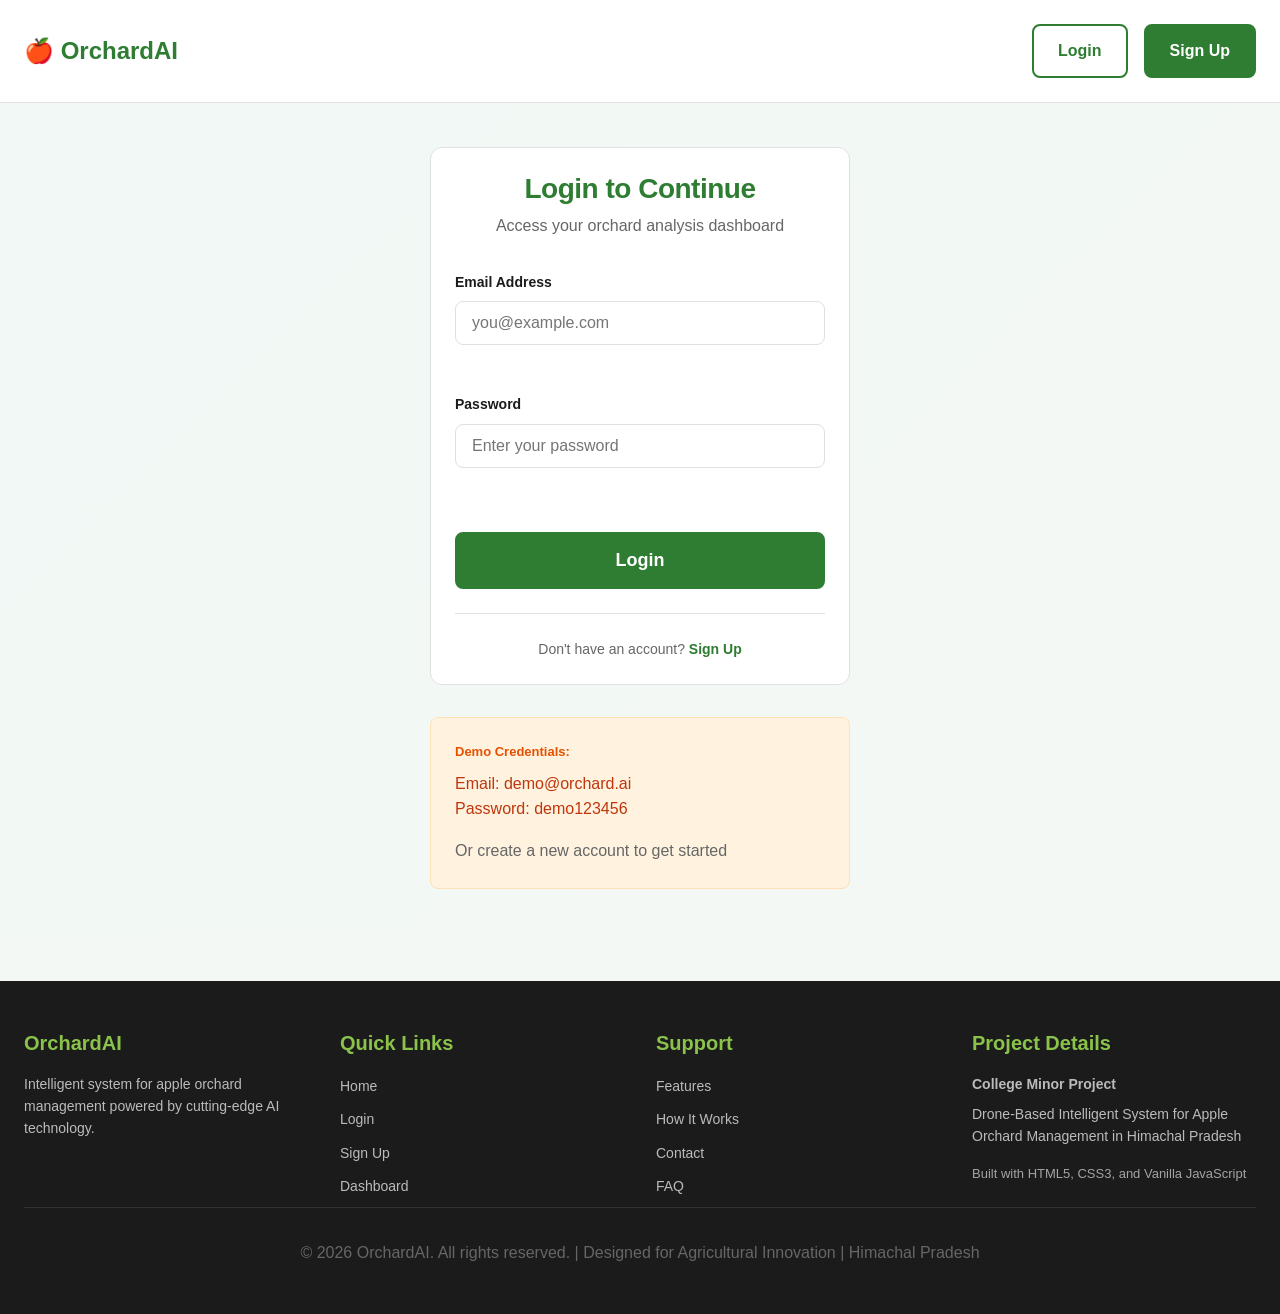
==== frontend/dashboard.html @ b38daec4 "Add files via upload" ====
<!DOCTYPE html>
<html lang="en">
<head>
    <meta charset="UTF-8">
    <meta name="viewport" content="width=device-width, initial-scale=1.0">
    <title>Dashboard - OrchardAI</title>
    <link rel="stylesheet" href="css/style.css">
</head>
<body>
    <!-- NAVBAR -->
    <nav class="navbar">
        <div class="navbar-content">
            <div class="navbar-brand">
                <a href="index.html" style="color: var(--primary-green); text-decoration: none;">🍎 OrchardAI</a>
            </div>
            <div class="nav-auth">
                <div class="profile-dropdown">
                    <div class="profile-icon">👤</div>
                    <div class="dropdown-menu">
                        <a href="#">My Account</a>
                        <a href="#" data-action="logout">Logout</a>
                    </div>
                </div>
            </div>
        </div>
    </nav>

    <!-- MAIN LAYOUT -->
    <div class="dashboard-layout">
        <!-- SIDEBAR -->
        <aside class="sidebar">
            <ul class="sidebar-menu">
                <li><a href="dashboard.html" class="active">📊 Dashboard</a></li>
                <li><a href="upload.html">📤 Upload Image</a></li>
                <li><a href="dashboard.html">📋 Reports</a></li>
                <li><a href="dashboard.html">⚙️ Settings</a></li>
            </ul>
        </aside>

        <!-- CONTENT AREA -->
        <main class="dashboard-content">
            <!-- Header -->
            <div class="dashboard-header">
                <h1 style="color: var(--primary-green); margin-bottom: var(--spacing-2);">Welcome to Your Dashboard</h1>
                <p style="color: var(--text-gray);">Monitor your orchard health and disease detection results</p>
            </div>

            <!-- Statistics Grid -->
            <div class="dashboard-grid">
                <div class="stat-card">
                    <div class="stat-value">24</div>
                    <div class="stat-label">Total Images Analyzed</div>
                </div>

                <div class="stat-card">
                    <div class="stat-value">78%</div>
                    <div class="stat-label">Healthy Trees</div>
                </div>

                <div class="stat-card">
                    <div class="stat-value">22%</div>
                    <div class="stat-label">Infected Trees</div>
                </div>

                <div class="stat-card">
                    <div class="stat-value">Scab</div>
                    <div class="stat-label">Most Detected Disease</div>
                </div>
            </div>

            <!-- Charts Section -->
            <div class="charts-grid">
                <!-- Infection Trend -->
                <div class="chart-container">
                    <div class="chart-title">📈 Infection Trend (Last 7 Weeks)</div>
                    <canvas data-chart="line"></canvas>
                </div>

                <!-- Disease Distribution -->
                <div class="chart-container">
                    <div class="chart-title">🔍 Disease Distribution</div>
                    <canvas data-chart="pie"></canvas>
                </div>
            </div>

            <!-- Recent Activity -->
            <div class="activity-section" style="margin-bottom: var(--spacing-4);">
                <h2 style="margin-bottom: var(--spacing-3);">Recent Activity</h2>
                <ul class="activity-list">
                    <li class="activity-item">
                        <div class="activity-time">Today</div>
                        <div class="activity-description">
                            <strong>Apple Scab detected</strong> in field sample #23 with 92% confidence
                        </div>
                    </li>
                    <li class="activity-item">
                        <div class="activity-time">Yesterday</div>
                        <div class="activity-description">
                            <strong>3 new images</strong> analyzed from northern orchard section
                        </div>
                    </li>
                    <li class="activity-item">
                        <div class="activity-time">2 days ago</div>
                        <div class="activity-description">
                            <strong>Powdery Mildew</strong> detected in sample #21, treatment recommended
                        </div>
                    </li>
                    <li class="activity-item">
                        <div class="activity-time">3 days ago</div>
                        <div class="activity-description">
                            <strong>Healthy status</strong> confirmed for trees in zone A
                        </div>
                    </li>
                    <li class="activity-item">
                        <div class="activity-time">1 week ago</div>
                        <div class="activity-description">
                            <strong>Orchard report</strong> generated with comprehensive health assessment
                        </div>
                    </li>
                </ul>
            </div>

            <!-- Analysis Summary -->
            <div style="display: grid; grid-template-columns: repeat(auto-fit, minmax(300px, 1fr)); gap: var(--spacing-3); margin-bottom: var(--spacing-4);">
                <!-- Quick Tips -->
                <div class="card">
                    <h3 style="color: var(--primary-green); margin-bottom: var(--spacing-2);">💡 Quick Tips</h3>
                    <ul style="list-style: none; padding: 0; display: flex; flex-direction: column; gap: var(--spacing-1);">
                        <li style="color: var(--text-gray); padding-left: var(--spacing-2); position: relative;">
                            <span style="position: absolute; left: 0; color: var(--primary-green);">✓</span>
                            Upload regularly for continuous monitoring
                        </li>
                        <li style="color: var(--text-gray); padding-left: var(--spacing-2); position: relative;">
                            <span style="position: absolute; left: 0; color: var(--primary-green);">✓</span>
                            Take images during optimal lighting
                        </li>
                        <li style="color: var(--text-gray); padding-left: var(--spacing-2); position: relative;">
                            <span style="position: absolute; left: 0; color: var(--primary-green);">✓</span>
                            Focus on suspected disease areas
                        </li>
                        <li style="color: var(--text-gray); padding-left: var(--spacing-2); position: relative;">
                            <span style="position: absolute; left: 0; color: var(--primary-green);">✓</span>
                            Download reports for record keeping
                        </li>
                    </ul>
                </div>

                <!-- Disease Information -->
                <div class="card">
                    <h3 style="color: var(--primary-green); margin-bottom: var(--spacing-2);">🍎 Top Detected Diseases</h3>
                    <div style="display: flex; flex-direction: column; gap: var(--spacing-2);">
                        <div style="display: flex; justify-content: space-between; align-items: center;">
                            <div>
                                <p style="font-weight: 600; color: var(--text-dark);">Apple Scab</p>
                                <p style="font-size: 13px; color: var(--text-gray);">Most common (8 cases)</p>
                            </div>
                            <span class="status-badge status-red">45%</span>
                        </div>
                        <div style="display: flex; justify-content: space-between; align-items: center;">
                            <div>
                                <p style="font-weight: 600; color: var(--text-dark);">Powdery Mildew</p>
                                <p style="font-size: 13px; color: var(--text-gray);">Moderate (5 cases)</p>
                            </div>
                            <span class="status-badge status-yellow">28%</span>
                        </div>
                        <div style="display: flex; justify-content: space-between; align-items: center;">
                            <div>
                                <p style="font-weight: 600; color: var(--text-dark);">Cedar Rust</p>
                                <p style="font-size: 13px; color: var(--text-gray);">Minor (2 cases)</p>
                            </div>
                            <span class="status-badge status-yellow">12%</span>
                        </div>
                    </div>
                </div>

                <!-- Health Overview -->
                <div class="card">
                    <h3 style="color: var(--primary-green); margin-bottom: var(--spacing-2);">🌳 Orchard Health</h3>
                    <div style="display: flex; flex-direction: column; gap: var(--spacing-2);">
                        <div>
                            <div style="display: flex; justify-content: space-between; margin-bottom: 4px;">
                                <span style="font-weight: 500; color: var(--text-dark);">Overall Health</span>
                                <span style="color: var(--primary-green); font-weight: 600;">78%</span>
                            </div>
                            <div style="background-color: var(--border-gray); height: 8px; border-radius: 4px; overflow: hidden;">
                                <div style="background-color: var(--accent-green); width: 78%; height: 100%;"></div>
                            </div>
                        </div>

                        <div style="display: flex; gap: var(--spacing-2); margin-top: var(--spacing-2);">
                            <div style="flex: 1; text-align: center;">
                                <div style="color: #4caf50; font-weight: 600; font-size: 18px;">78%</div>
                                <p style="font-size: 12px; color: var(--text-gray);">Healthy</p>
                            </div>
                            <div style="flex: 1; text-align: center;">
                                <div style="color: #ff9800; font-weight: 600; font-size: 18px;">15%</div>
                                <p style="font-size: 12px; color: var(--text-gray);">Moderate</p>
                            </div>
                            <div style="flex: 1; text-align: center;">
                                <div style="color: #f44336; font-weight: 600; font-size: 18px;">7%</div>
                                <p style="font-size: 12px; color: var(--text-gray);">Severe</p>
                            </div>
                        </div>
                    </div>
                </div>
            </div>

            <!-- Action Buttons -->
            <div style="display: flex; gap: var(--spacing-2); flex-wrap: wrap; margin-bottom: var(--spacing-4);">
                <a href="upload.html" class="btn btn-primary">
                    📤 Upload New Image
                </a>
                <button class="btn btn-secondary">
                    📥 Download Full Report
                </button>
                <button class="btn btn-outline">
                    🔄 Refresh Data
                </button>
            </div>

            <!-- Orchard Zones -->
            <div style="margin-bottom: var(--spacing-6);">
                <h2 style="margin-bottom: var(--spacing-3);">📍 Orchard Zones Status</h2>
                <div style="display: grid; grid-template-columns: repeat(auto-fit, minmax(250px, 1fr)); gap: var(--spacing-3);">
                    <div class="card">
                        <div style="display: flex; justify-content: space-between; align-items: center; margin-bottom: var(--spacing-2);">
                            <h3 style="color: var(--text-dark); font-size: 16px;">Zone A (North)</h3>
                            <span class="status-badge status-green">Healthy</span>
                        </div>
                        <p style="font-size: 14px; color: var(--text-gray);">All trees healthy • Last analyzed: 2 days ago</p>
                    </div>

                    <div class="card">
                        <div style="display: flex; justify-content: space-between; align-items: center; margin-bottom: var(--spacing-2);">
                            <h3 style="color: var(--text-dark); font-size: 16px;">Zone B (East)</h3>
                            <span class="status-badge status-yellow">Monitor</span>
                        </div>
                        <p style="font-size: 14px; color: var(--text-gray);">Apple Scab detected • Last analyzed: Today</p>
                    </div>

                    <div class="card">
                        <div style="display: flex; justify-content: space-between; align-items: center; margin-bottom: var(--spacing-2);">
                            <h3 style="color: var(--text-dark); font-size: 16px;">Zone C (South)</h3>
                            <span class="status-badge status-green">Healthy</span>
                        </div>
                        <p style="font-size: 14px; color: var(--text-gray);">Preventive monitoring ongoing • Last analyzed: 3 days ago</p>
                    </div>

                    <div class="card">
                        <div style="display: flex; justify-content: space-between; align-items: center; margin-bottom: var(--spacing-2);">
                            <h3 style="color: var(--text-dark); font-size: 16px;">Zone D (West)</h3>
                            <span class="status-badge status-green">Healthy</span>
                        </div>
                        <p style="font-size: 14px; color: var(--text-gray);">Standard monitoring • Last analyzed: 1 week ago</p>
                    </div>
                </div>
            </div>

            <!-- Recommendations -->
            <div class="card" style="background: linear-gradient(135deg, #e8f5e9, #f1f8f5); border-color: var(--primary-green); margin-bottom: var(--spacing-6);">
                <h3 style="color: var(--primary-green); margin-bottom: var(--spacing-2);">🎯 Current Recommendations</h3>
                <ul style="list-style: none; padding: 0; display: flex; flex-direction: column; gap: var(--spacing-2);">
                    <li style="display: flex; gap: var(--spacing-2); align-items: flex-start;">
                        <span style="color: var(--primary-green); font-weight: 700; min-width: 24px;">1.</span>
                        <span style="color: var(--text-dark);">Continue fungicide application in Zone B for Apple Scab control</span>
                    </li>
                    <li style="display: flex; gap: var(--spacing-2); align-items: flex-start;">
                        <span style="color: var(--primary-green); font-weight: 700; min-width: 24px;">2.</span>
                        <span style="color: var(--text-dark);">Increase sampling frequency in high-risk zones</span>
                    </li>
                    <li style="display: flex; gap: var(--spacing-2); align-items: flex-start;">
                        <span style="color: var(--primary-green); font-weight: 700; min-width: 24px;">3.</span>
                        <span style="color: var(--text-dark);">Improve air circulation by pruning dense canopies</span>
                    </li>
                    <li style="display: flex; gap: var(--spacing-2); align-items: flex-start;">
                        <span style="color: var(--primary-green); font-weight: 700; min-width: 24px;">4.</span>
                        <span style="color: var(--text-dark);">Monitor weather patterns for disease-favorable conditions</span>
                    </li>
                </ul>
            </div>
        </main>
    </div>

    <!-- FOOTER -->
    <footer>
        <div class="footer-content">
            <div class="footer-section">
                <h3>OrchardAI</h3>
                <p>Intelligent system for apple orchard management powered by cutting-edge AI technology.</p>
            </div>

            <div class="footer-section">
                <h3>Quick Links</h3>
                <ul class="footer-links">
                    <li><a href="index.html">Home</a></li>
                    <li><a href="login.html">Login</a></li>
                    <li><a href="signup.html">Sign Up</a></li>
                    <li><a href="dashboard.html">Dashboard</a></li>
                </ul>
            </div>

            <div class="footer-section">
                <h3>Support</h3>
                <ul class="footer-links">
                    <li><a href="#features">Features</a></li>
                    <li><a href="#how-it-works">How It Works</a></li>
                    <li><a href="#contact">Contact</a></li>
                    <li><a href="#faq">FAQ</a></li>
                </ul>
            </div>

            <div class="footer-section">
                <h3>Project Details</h3>
                <p><strong>College Minor Project</strong></p>
                <p style="font-size: 14px; margin-top: var(--spacing-1);">Drone-Based Intelligent System for Apple Orchard Management in Himachal Pradesh</p>
                <p style="font-size: 13px; margin-top: var(--spacing-2); color: rgba(255, 255, 255, 0.6);">Built with HTML5, CSS3, and Vanilla JavaScript</p>
            </div>
        </div>

        <div class="footer-bottom">
            <p>&copy; 2026 OrchardAI. All rights reserved. | Designed for Agricultural Innovation | Himachal Pradesh</p>
        </div>
    </footer>

    <script src="js/app.js"></script>
</body>
</html>
---- frontend/css/style.css ----
/* ========================================
   ORCHARD AI - DESIGN SYSTEM
   ======================================== */

/* Color Variables */
:root {
  --primary-green: #2E7D32;
  --accent-green: #8BC34A;
  --background: #F4F8F4;
  --alert-red: #E53935;
  --white: #FFFFFF;
  --text-dark: #1B1B1B;
  --text-gray: #666666;
  --border-gray: #E0E0E0;
  --light-gray: #F9F9F9;
}

/* Spacing Grid (8px) */
:root {
  --spacing-0: 0;
  --spacing-1: 8px;
  --spacing-2: 16px;
  --spacing-3: 24px;
  --spacing-4: 32px;
  --spacing-5: 40px;
  --spacing-6: 48px;
}

/* ========================================
   RESET & BASE STYLES
   ======================================== */

* {
  margin: 0;
  padding: 0;
  box-sizing: border-box;
}

html {
  scroll-behavior: smooth;
}

body {
  font-family: 'Poppins', -apple-system, BlinkMacSystemFont, 'Segoe UI', sans-serif;
  color: var(--text-dark);
  background-color: var(--background);
  line-height: 1.6;
  font-size: 16px;
}

/* Typography */
h1 {
  font-size: 40px;
  font-weight: 700;
  line-height: 1.2;
  letter-spacing: -0.5px;
}

h2 {
  font-size: 28px;
  font-weight: 700;
  line-height: 1.3;
}

h3 {
  font-size: 20px;
  font-weight: 600;
  line-height: 1.4;
}

p {
  font-size: 16px;
  line-height: 1.6;
  color: var(--text-gray);
}

a {
  text-decoration: none;
  color: var(--primary-green);
  transition: all 0.3s ease;
}

a:hover {
  color: var(--accent-green);
}

/* ========================================
   CONTAINER & LAYOUT
   ======================================== */

.container {
  max-width: 1440px;
  margin: 0 auto;
  padding: 0 var(--spacing-3);
}

.flex {
  display: flex;
}

.flex-center {
  display: flex;
  align-items: center;
  justify-content: center;
}

.flex-between {
  display: flex;
  align-items: center;
  justify-content: space-between;
}

.flex-col {
  display: flex;
  flex-direction: column;
}

.gap-1 { gap: var(--spacing-1); }
.gap-2 { gap: var(--spacing-2); }
.gap-3 { gap: var(--spacing-3); }
.gap-4 { gap: var(--spacing-4); }

.mt-1 { margin-top: var(--spacing-1); }
.mt-2 { margin-top: var(--spacing-2); }
.mt-3 { margin-top: var(--spacing-3); }
.mt-4 { margin-top: var(--spacing-4); }
.mt-5 { margin-top: var(--spacing-5); }
.mt-6 { margin-top: var(--spacing-6); }

.mb-1 { margin-bottom: var(--spacing-1); }
.mb-2 { margin-bottom: var(--spacing-2); }
.mb-3 { margin-bottom: var(--spacing-3); }
.mb-4 { margin-bottom: var(--spacing-4); }
.mb-5 { margin-bottom: var(--spacing-5); }
.mb-6 { margin-bottom: var(--spacing-6); }

.px-1 { padding: 0 var(--spacing-1); }
.px-2 { padding: 0 var(--spacing-2); }
.px-3 { padding: 0 var(--spacing-3); }
.px-4 { padding: 0 var(--spacing-4); }

.py-1 { padding: var(--spacing-1) 0; }
.py-2 { padding: var(--spacing-2) 0; }
.py-3 { padding: var(--spacing-3) 0; }
.py-4 { padding: var(--spacing-4) 0; }

.p-1 { padding: var(--spacing-1); }
.p-2 { padding: var(--spacing-2); }
.p-3 { padding: var(--spacing-3); }
.p-4 { padding: var(--spacing-4); }

/* ========================================
   BUTTONS
   ======================================== */

.btn {
  display: inline-flex;
  align-items: center;
  justify-content: center;
  padding: 12px 24px;
  border-radius: 8px;
  border: 2px solid transparent;
  font-size: 16px;
  font-weight: 600;
  cursor: pointer;
  transition: all 0.3s ease;
  font-family: 'Poppins', sans-serif;
  text-align: center;
  white-space: nowrap;
}

.btn-primary {
  background-color: var(--primary-green);
  color: var(--white);
  border-color: var(--primary-green);
}

.btn-primary:hover {
  background-color: #1b5e20;
  border-color: #1b5e20;
  transform: translateY(-2px);
  box-shadow: 0 8px 16px rgba(46, 125, 50, 0.2);
}

.btn-outline {
  background-color: transparent;
  color: var(--primary-green);
  border-color: var(--primary-green);
}

.btn-outline:hover {
  background-color: var(--primary-green);
  color: var(--white);
}

.btn-secondary {
  background-color: var(--accent-green);
  color: var(--white);
  border-color: var(--accent-green);
}

.btn-secondary:hover {
  background-color: #7cb342;
  border-color: #7cb342;
}

.btn-danger {
  background-color: var(--alert-red);
  color: var(--white);
  border-color: var(--alert-red);
}

.btn-danger:hover {
  background-color: #c62828;
  border-color: #c62828;
}

.btn-ghost {
  background-color: transparent;
  color: var(--text-dark);
  border-color: transparent;
  font-weight: 500;
}

.btn-ghost:hover {
  background-color: var(--light-gray);
  border-color: var(--border-gray);
}

.btn-small {
  padding: 8px 16px;
  font-size: 14px;
}

.btn-large {
  padding: 16px 32px;
  font-size: 18px;
  width: 100%;
}

.btn:disabled {
  opacity: 0.5;
  cursor: not-allowed;
}

/* ========================================
   NAVBAR
   ======================================== */

.navbar {
  background-color: var(--white);
  border-bottom: 1px solid var(--border-gray);
  padding: var(--spacing-3) 0;
  position: sticky;
  top: 0;
  z-index: 100;
}

.navbar-content {
  display: flex;
  align-items: center;
  justify-content: space-between;
  max-width: 1440px;
  margin: 0 auto;
  padding: 0 var(--spacing-3);
}

.navbar-brand {
  font-size: 24px;
  font-weight: 700;
  color: var(--primary-green);
  display: flex;
  align-items: center;
  gap: var(--spacing-1);
}

.navbar-links {
  display: flex;
  align-items: center;
  gap: var(--spacing-3);
  list-style: none;
}

.navbar-links a {
  color: var(--text-dark);
  font-weight: 500;
  transition: color 0.3s ease;
}

.navbar-links a:hover {
  color: var(--primary-green);
}

.nav-auth {
  display: flex;
  gap: var(--spacing-2);
  align-items: center;
}

.profile-dropdown {
  position: relative;
}

.profile-icon {
  width: 40px;
  height: 40px;
  border-radius: 50%;
  background-color: var(--accent-green);
  color: var(--white);
  display: flex;
  align-items: center;
  justify-content: center;
  font-weight: 600;
  cursor: pointer;
  transition: all 0.3s ease;
}

.profile-icon:hover {
  background-color: var(--primary-green);
}

.dropdown-menu {
  position: absolute;
  top: 100%;
  right: 0;
  background-color: var(--white);
  border: 1px solid var(--border-gray);
  border-radius: 8px;
  min-width: 180px;
  margin-top: var(--spacing-1);
  box-shadow: 0 4px 12px rgba(0, 0, 0, 0.1);
  display: none;
  z-index: 101;
}

.dropdown-menu.active {
  display: block;
}

.dropdown-menu a {
  display: block;
  padding: var(--spacing-2) var(--spacing-3);
  color: var(--text-dark);
  border-bottom: 1px solid var(--border-gray);
  transition: background-color 0.3s ease;
}

.dropdown-menu a:last-child {
  border-bottom: none;
}

.dropdown-menu a:hover {
  background-color: var(--background);
  color: var(--primary-green);
}

/* ========================================
   SIDEBAR
   ======================================== */

.sidebar {
  width: 280px;
  background-color: var(--white);
  border-right: 1px solid var(--border-gray);
  padding: var(--spacing-4) var(--spacing-2);
  min-height: calc(100vh - 70px);
  position: sticky;
  top: 70px;
}

.sidebar-menu {
  list-style: none;
  display: flex;
  flex-direction: column;
  gap: var(--spacing-1);
}

.sidebar-menu a {
  display: flex;
  align-items: center;
  gap: var(--spacing-2);
  padding: var(--spacing-2) var(--spacing-3);
  color: var(--text-dark);
  border-radius: 8px;
  font-weight: 500;
  transition: all 0.3s ease;
}

.sidebar-menu a:hover,
.sidebar-menu a.active {
  background-color: var(--background);
  color: var(--primary-green);
}

.sidebar-menu a.active {
  background-color: #e8f5e9;
  border-left: 3px solid var(--primary-green);
  padding-left: calc(var(--spacing-3) - 3px);
}

/* ========================================
   CARDS
   ======================================== */

.card {
  background-color: var(--white);
  border-radius: 12px;
  border: 1px solid var(--border-gray);
  padding: var(--spacing-3);
  transition: all 0.3s ease;
}

.card:hover {
  box-shadow: 0 8px 24px rgba(0, 0, 0, 0.1);
  transform: translateY(-4px);
}

.card-title {
  font-size: 18px;
  font-weight: 600;
  margin-bottom: var(--spacing-2);
  color: var(--text-dark);
}

.card-content {
  color: var(--text-gray);
}

/* ========================================
   FORMS
   ======================================== */

.form-group {
  display: flex;
  flex-direction: column;
  gap: var(--spacing-1);
  margin-bottom: var(--spacing-3);
}

.form-group label {
  font-weight: 600;
  color: var(--text-dark);
  font-size: 14px;
}

.form-input,
.form-textarea {
  padding: 12px 16px;
  border: 1px solid var(--border-gray);
  border-radius: 8px;
  font-family: 'Poppins', sans-serif;
  font-size: 16px;
  transition: all 0.3s ease;
}

.form-input:focus,
.form-textarea:focus {
  outline: none;
  border-color: var(--primary-green);
  background-color: #fafafa;
  box-shadow: 0 0 0 3px rgba(46, 125, 50, 0.1);
}

.form-textarea {
  resize: vertical;
  min-height: 120px;
}

/* ========================================
   STATUS INDICATORS
   ======================================== */

.status-badge {
  display: inline-flex;
  align-items: center;
  gap: var(--spacing-1);
  padding: 6px 12px;
  border-radius: 20px;
  font-size: 13px;
  font-weight: 600;
}

.status-green {
  background-color: #e8f5e9;
  color: #1b5e20;
}

.status-yellow {
  background-color: #fff3e0;
  color: #e65100;
}

.status-red {
  background-color: #ffebee;
  color: #c62828;
}

.status-indicator {
  display: inline-block;
  width: 12px;
  height: 12px;
  border-radius: 50%;
}

.status-indicator.green {
  background-color: #4caf50;
}

.status-indicator.yellow {
  background-color: #ff9800;
}

.status-indicator.red {
  background-color: #f44336;
}

/* ========================================
   HERO SECTION
   ======================================== */

.hero {
  min-height: 650px;

  /* Orchard Background + Soft Green Overlay */
  background-image: 
    linear-gradient(
      rgba(46, 125, 50, 0.75),
      rgba(46, 125, 50, 0.75)
    ),
    url("../assets/images/orchard-bg.webp");

  background-size: cover;
  background-position: center;
  background-repeat: no-repeat;

  color: var(--white);
  padding: var(--spacing-6) var(--spacing-3);

  display: flex;
  align-items: center;
  justify-content: center;
  text-align: center;
}

/* Hero Content Wrapper */
.hero-content {
  display: flex;
  flex-direction: column;
  align-items: center;
  gap: var(--spacing-4);

  max-width: 900px;
  width: 100%;
  margin: 0 auto;
}

/* Main Heading */
.hero h1 {
  color: var(--white);
  max-width: 700px;
  line-height: 1.2;
  font-weight: 700;
}

/* Subtitle */
.hero p {
  color: rgba(255, 255, 255, 0.95);
  font-size: 18px;
  max-width: 550px;
  line-height: 1.6;
}

/* Buttons */
.hero-buttons {
  display: flex;
  gap: var(--spacing-3);
  justify-content: center;
  flex-wrap: wrap;
  margin-top: var(--spacing-2);
}

/* Optional Illustration */
.hero-illustration {
  width: 100%;
  max-width: 500px;
  height: auto;
  border-radius: 12px;
  margin-top: var(--spacing-4);
}
/* ========================================
   FEATURES GRID
   ======================================== */

.features-grid {
  display: grid;
  grid-template-columns: repeat(auto-fit, minmax(300px, 1fr));
  gap: var(--spacing-4);
  margin: var(--spacing-6) 0;
}

.feature-card {
  text-align: center;
  padding: var(--spacing-4);
}

.feature-icon {
  width: 64px;
  height: 64px;
  margin: 0 auto var(--spacing-3) auto;
  background-color: #e8f5e9;
  border-radius: 12px;
  display: flex;
  align-items: center;
  justify-content: center;
  font-size: 32px;
}

.feature-card h3 {
  margin-bottom: var(--spacing-1);
}

/* ========================================
   STEPS SECTION
   ======================================== */

.steps-container {
  display: grid;
  grid-template-columns: repeat(auto-fit, minmax(280px, 1fr));
  gap: var(--spacing-4);
  margin: var(--spacing-6) 0;
}

.step-card {
  text-align: center;
  padding: var(--spacing-4);
  position: relative;
}

.step-number {
  display: inline-flex;
  align-items: center;
  justify-content: center;
  width: 48px;
  height: 48px;
  border-radius: 50%;
  background-color: var(--primary-green);
  color: var(--white);
  font-weight: 700;
  font-size: 20px;
  margin-bottom: var(--spacing-2);
}

/* ========================================
   DASHBOARD LAYOUT
   ======================================== */

.dashboard-layout {
  display: flex;
  min-height: 100vh;
}

.dashboard-content {
  flex: 1;
  padding: var(--spacing-4);
}

.dashboard-header {
  margin-bottom: var(--spacing-4);
}

.dashboard-grid {
  display: grid;
  grid-template-columns: repeat(auto-fit, minmax(250px, 1fr));
  gap: var(--spacing-3);
  margin-bottom: var(--spacing-4);
}

.stat-card {
  background-color: var(--white);
  border: 1px solid var(--border-gray);
  border-radius: 12px;
  padding: var(--spacing-3);
  text-align: center;
}

.stat-value {
  font-size: 36px;
  font-weight: 700;
  color: var(--primary-green);
  margin-bottom: var(--spacing-1);
}

.stat-label {
  font-size: 14px;
  color: var(--text-gray);
  text-transform: uppercase;
  letter-spacing: 0.5px;
}

/* ========================================
   UPLOAD SECTION
   ======================================== */

.upload-section {
  max-width: 800px;
  margin: 0 auto;
}

.upload-box {
  border: 2px dashed var(--primary-green);
  border-radius: 12px;
  padding: var(--spacing-6);
  text-align: center;
  background-color: #f1f8f5;
  transition: all 0.3s ease;
  cursor: pointer;
}

.upload-box:hover {
  background-color: #e8f5e9;
  border-color: var(--accent-green);
}

.upload-box.dragover {
  background-color: #e8f5e9;
  border-color: var(--accent-green);
  transform: scale(1.02);
}

.upload-icon {
  font-size: 48px;
  margin-bottom: var(--spacing-2);
}

.upload-text {
  font-size: 16px;
  color: var(--text-dark);
  margin-bottom: var(--spacing-1);
}

.upload-box p {
  color: var(--text-gray);
  font-size: 14px;
  margin-bottom: var(--spacing-3);
}

.file-input {
  display: none;
}

.image-preview {
  max-width: 100%;
  width: 100%;
  border-radius: 12px;
  margin-top: var(--spacing-3);
  display: none;
  max-height: 500px;
  object-fit: cover;
}

.image-preview.active {
  display: block;
}

.loading-spinner {
  display: inline-block;
  width: 40px;
  height: 40px;
  border: 4px solid var(--border-gray);
  border-top: 4px solid var(--primary-green);
  border-radius: 50%;
  animation: spin 1s linear infinite;
  margin-right: var(--spacing-2);
}

@keyframes spin {
  0% { transform: rotate(0deg); }
  100% { transform: rotate(360deg); }
}

.loading-state {
  display: none;
  text-align: center;
  padding: var(--spacing-4);
}

.loading-state.active {
  display: block;
}

/* ========================================
   RESULT SECTION
   ======================================== */

.result-container {
  display: grid;
  grid-template-columns: 1fr 1fr;
  gap: var(--spacing-4);
  margin: var(--spacing-4) 0;
}

.result-image-container {
  position: relative;
  border-radius: 12px;
  overflow: hidden;
  background-color: var(--light-gray);
}

.result-image {
  width: 100%;
  height: auto;
  display: block;
  border-radius: 12px;
}

.infected-overlay {
  position: absolute;
  top: 20%;
  left: 15%;
  width: 60%;
  height: 50%;
  border: 3px solid var(--alert-red);
  border-radius: 8px;
  background-color: rgba(229, 57, 53, 0.1);
}

.result-details {
  display: flex;
  flex-direction: column;
  gap: var(--spacing-3);
}

.result-card {
  background-color: var(--white);
  border: 1px solid var(--border-gray);
  border-radius: 12px;
  padding: var(--spacing-3);
}

.result-title {
  font-size: 16px;
  font-weight: 600;
  color: var(--text-gray);
  text-transform: uppercase;
  letter-spacing: 0.5px;
  margin-bottom: var(--spacing-1);
}

.disease-name {
  font-size: 28px;
  font-weight: 700;
  color: var(--text-dark);
  margin-bottom: var(--spacing-2);
}

.confidence-score {
  display: flex;
  align-items: center;
  gap: var(--spacing-2);
}

.confidence-value {
  font-size: 24px;
  font-weight: 700;
  color: var(--primary-green);
}

.health-status {
  display: flex;
  align-items: center;
  gap: var(--spacing-2);
  padding: var(--spacing-2) var(--spacing-3);
  border-radius: 8px;
}

.treatment-recommendations {
  background-color: var(--white);
  border: 1px solid var(--border-gray);
  border-radius: 12px;
  padding: var(--spacing-3);
}

.treatment-list {
  list-style: none;
  display: flex;
  flex-direction: column;
  gap: var(--spacing-2);
}

.treatment-item {
  padding-left: var(--spacing-3);
  position: relative;
  color: var(--text-gray);
  line-height: 1.6;
}

.treatment-item:before {
  content: "✓";
  position: absolute;
  left: 0;
  color: var(--primary-green);
  font-weight: 700;
}

/* ========================================
   CHARTS
   ======================================== */

.charts-grid {
  display: grid;
  grid-template-columns: repeat(auto-fit, minmax(400px, 1fr));
  gap: var(--spacing-4);
  margin-bottom: var(--spacing-4);
}

.chart-container {
  background-color: var(--white);
  border: 1px solid var(--border-gray);
  border-radius: 12px;
  padding: var(--spacing-3);
}

.chart-title {
  font-size: 18px;
  font-weight: 600;
  margin-bottom: var(--spacing-3);
  color: var(--text-dark);
}

canvas {
  max-width: 100%;
}

/* ========================================
   ACTIVITY SECTION
   ======================================== */

.activity-section {
  background-color: var(--white);
  border: 1px solid var(--border-gray);
  border-radius: 12px;
  padding: var(--spacing-3);
}

.activity-list {
  list-style: none;
}

.activity-item {
  padding: var(--spacing-2) 0;
  border-bottom: 1px solid var(--border-gray);
  display: flex;
  gap: var(--spacing-2);
}

.activity-item:last-child {
  border-bottom: none;
}

.activity-time {
  font-size: 12px;
  color: var(--text-gray);
  min-width: 80px;
}

.activity-description {
  color: var(--text-dark);
  font-size: 14px;
}

/* ========================================
   FOOTER
   ======================================== */

footer {
  background-color: var(--text-dark);
  color: var(--white);
  padding: var(--spacing-6) var(--spacing-3);
  margin-top: var(--spacing-6);
}

.footer-content {
  max-width: 1440px;
  margin: 0 auto;
  display: grid;
  grid-template-columns: repeat(auto-fit, minmax(250px, 1fr));
  gap: var(--spacing-4);
}

.footer-section h3 {
  color: var(--accent-green);
  margin-bottom: var(--spacing-2);
}

.footer-section p {
  color: rgba(255, 255, 255, 0.7);
  font-size: 14px;
}

.footer-links {
  list-style: none;
}

.footer-links li {
  margin-bottom: var(--spacing-1);
}

.footer-links a {
  color: rgba(255, 255, 255, 0.7);
  font-size: 14px;
}

.footer-links a:hover {
  color: var(--accent-green);
}

.footer-bottom {
  text-align: center;
  padding-top: var(--spacing-4);
  border-top: 1px solid rgba(255, 255, 255, 0.1);
  color: rgba(255, 255, 255, 0.6);
  font-size: 14px;
}

/* ========================================
   UTILITY CLASSES
   ======================================== */

.hidden {
  display: none !important;
}

.text-center {
  text-align: center;
}

.text-right {
  text-align: right;
}

.text-muted {
  color: var(--text-gray);
}

.text-success {
  color: #4caf50;
}

.text-danger {
  color: var(--alert-red);
}

.text-primary {
  color: var(--primary-green);
}

.bg-light {
  background-color: var(--background);
}

.border-radius-8 {
  border-radius: 8px;
}

.border-radius-12 {
  border-radius: 12px;
}

/* ========================================
   RESPONSIVE DESIGN
   ======================================== */

@media (max-width: 1024px) {
  .container {
    padding: 0 var(--spacing-2);
  }

  .dashboard-layout {
    flex-direction: column;
  }

  .sidebar {
    width: 100%;
    min-height: auto;
    border-right: none;
    border-bottom: 1px solid var(--border-gray);
    padding: var(--spacing-2);
  }

  .sidebar-menu {
    flex-direction: row;
    gap: var(--spacing-2);
    flex-wrap: wrap;
  }

  .result-container {
    grid-template-columns: 1fr;
  }

  .charts-grid {
    grid-template-columns: 1fr;
    gap: var(--spacing-3);
  }
}

@media (max-width: 768px) {
  h1 {
    font-size: 32px;
  }

  h2 {
    font-size: 24px;
  }

  .features-grid,
  .steps-container {
    grid-template-columns: 1fr;
  }

  .hero-buttons {
    flex-direction: column;
    align-items: center;
  }

  .btn-large {
    width: 100%;
  }

  .navbar-links {
    gap: var(--spacing-2);
  }
}

@media (max-width: 480px) {
  .container {
    padding: 0 var(--spacing-2);
  }

  h1 {
    font-size: 24px;
  }

  h2 {
    font-size: 20px;
  }

  .dashboard-grid {
    grid-template-columns: 1fr;
  }
}
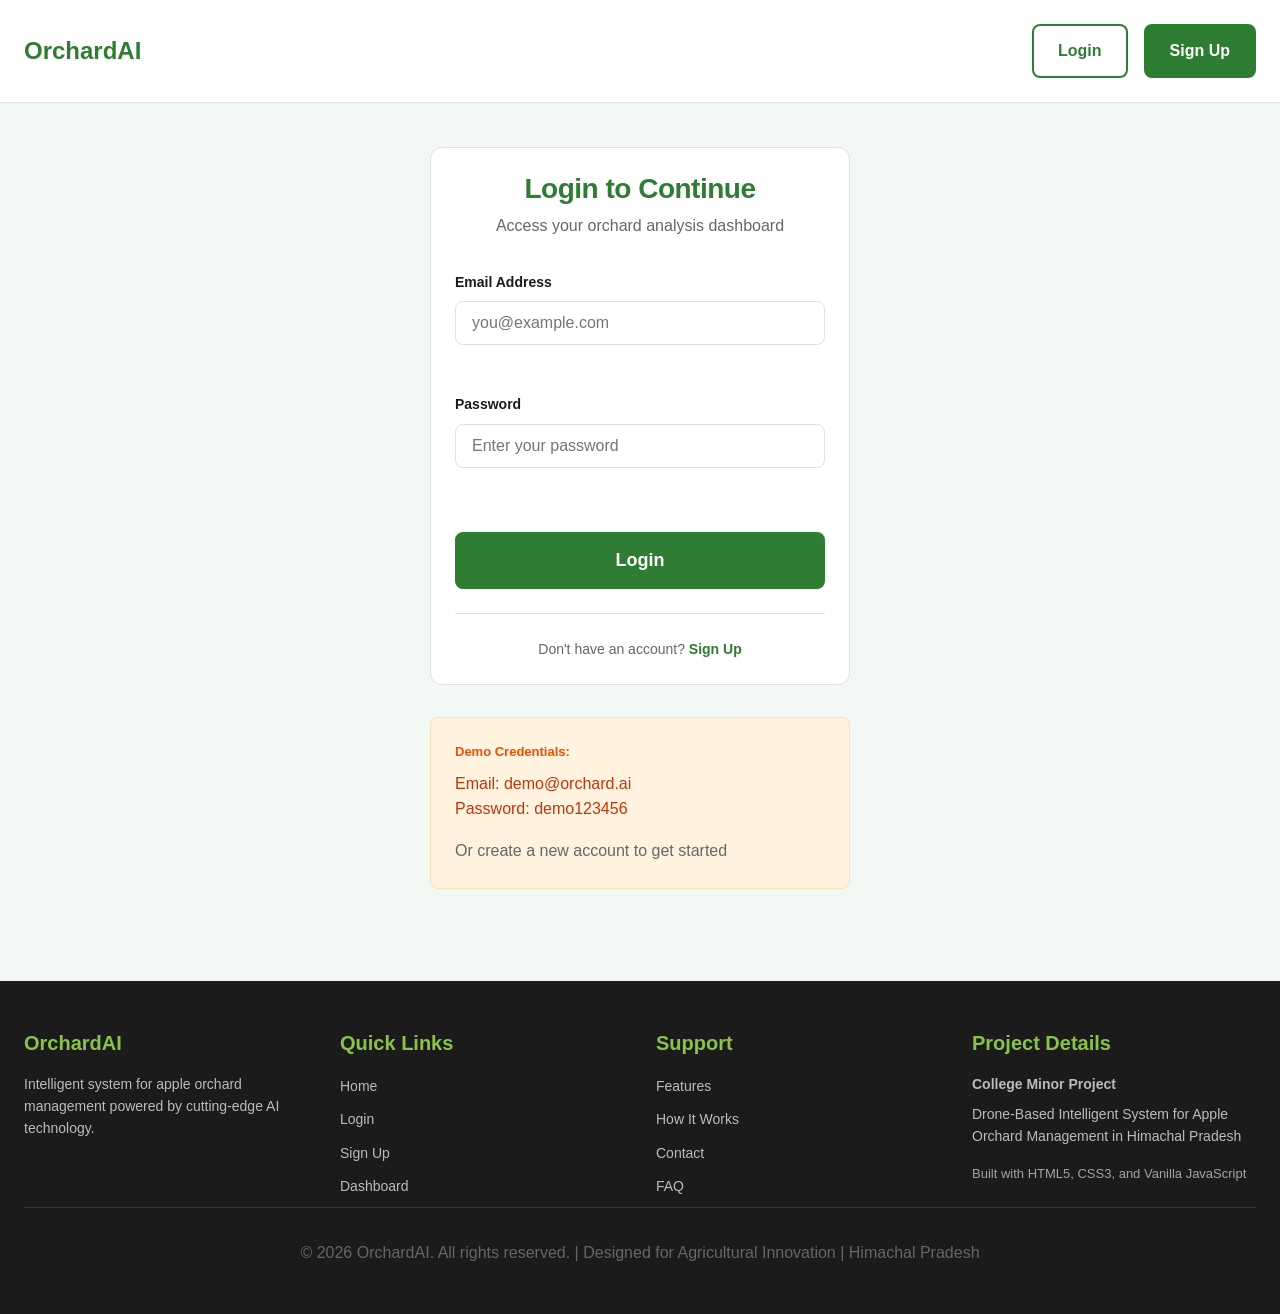
==== commit bd4e14f8: "Add files via upload" ====
--- a/frontend/dashboard.html
+++ b/frontend/dashboard.html
@@ -11,11 +11,11 @@
     <nav class="navbar">
         <div class="navbar-content">
             <div class="navbar-brand">
-                <a href="index.html" style="color: var(--primary-green); text-decoration: none;">🍎 OrchardAI</a>
+                <a href="index.html" style="color: var(--primary-green); text-decoration: none;"> OrchardAI</a>
             </div>
             <div class="nav-auth">
                 <div class="profile-dropdown">
-                    <div class="profile-icon">👤</div>
+                    <div class="profile-icon"></div>
                     <div class="dropdown-menu">
                         <a href="#">My Account</a>
                         <a href="#" data-action="logout">Logout</a>
@@ -30,10 +30,10 @@
         <!-- SIDEBAR -->
         <aside class="sidebar">
             <ul class="sidebar-menu">
-                <li><a href="dashboard.html" class="active">📊 Dashboard</a></li>
-                <li><a href="upload.html">📤 Upload Image</a></li>
-                <li><a href="dashboard.html">📋 Reports</a></li>
-                <li><a href="dashboard.html">⚙️ Settings</a></li>
+                <li><a href="dashboard.html" class="active"> Dashboard</a></li>
+                <li><a href="upload.html"> Upload Image</a></li>
+                <li><a href="dashboard.html"> Reports</a></li>
+                <li><a href="dashboard.html"> Settings</a></li>
             </ul>
         </aside>
 
@@ -72,13 +72,13 @@
             <div class="charts-grid">
                 <!-- Infection Trend -->
                 <div class="chart-container">
-                    <div class="chart-title">📈 Infection Trend (Last 7 Weeks)</div>
+                    <div class="chart-title"> Infection Trend (Last 7 Weeks)</div>
                     <canvas data-chart="line"></canvas>
                 </div>
 
                 <!-- Disease Distribution -->
                 <div class="chart-container">
-                    <div class="chart-title">🔍 Disease Distribution</div>
+                    <div class="chart-title"> Disease Distribution</div>
                     <canvas data-chart="pie"></canvas>
                 </div>
             </div>
@@ -124,7 +124,7 @@
             <div style="display: grid; grid-template-columns: repeat(auto-fit, minmax(300px, 1fr)); gap: var(--spacing-3); margin-bottom: var(--spacing-4);">
                 <!-- Quick Tips -->
                 <div class="card">
-                    <h3 style="color: var(--primary-green); margin-bottom: var(--spacing-2);">💡 Quick Tips</h3>
+                    <h3 style="color: var(--primary-green); margin-bottom: var(--spacing-2);"> Quick Tips</h3>
                     <ul style="list-style: none; padding: 0; display: flex; flex-direction: column; gap: var(--spacing-1);">
                         <li style="color: var(--text-gray); padding-left: var(--spacing-2); position: relative;">
                             <span style="position: absolute; left: 0; color: var(--primary-green);">✓</span>
@@ -147,7 +147,7 @@
 
                 <!-- Disease Information -->
                 <div class="card">
-                    <h3 style="color: var(--primary-green); margin-bottom: var(--spacing-2);">🍎 Top Detected Diseases</h3>
+                    <h3 style="color: var(--primary-green); margin-bottom: var(--spacing-2);"> Top Detected Diseases</h3>
                     <div style="display: flex; flex-direction: column; gap: var(--spacing-2);">
                         <div style="display: flex; justify-content: space-between; align-items: center;">
                             <div>
@@ -175,7 +175,7 @@
 
                 <!-- Health Overview -->
                 <div class="card">
-                    <h3 style="color: var(--primary-green); margin-bottom: var(--spacing-2);">🌳 Orchard Health</h3>
+                    <h3 style="color: var(--primary-green); margin-bottom: var(--spacing-2);"> Orchard Health</h3>
                     <div style="display: flex; flex-direction: column; gap: var(--spacing-2);">
                         <div>
                             <div style="display: flex; justify-content: space-between; margin-bottom: 4px;">
@@ -208,19 +208,19 @@
             <!-- Action Buttons -->
             <div style="display: flex; gap: var(--spacing-2); flex-wrap: wrap; margin-bottom: var(--spacing-4);">
                 <a href="upload.html" class="btn btn-primary">
-                    📤 Upload New Image
+                     Upload New Image
                 </a>
                 <button class="btn btn-secondary">
-                    📥 Download Full Report
+                     Download Full Report
                 </button>
                 <button class="btn btn-outline">
-                    🔄 Refresh Data
+                     Refresh Data
                 </button>
             </div>
 
             <!-- Orchard Zones -->
             <div style="margin-bottom: var(--spacing-6);">
-                <h2 style="margin-bottom: var(--spacing-3);">📍 Orchard Zones Status</h2>
+                <h2 style="margin-bottom: var(--spacing-3);"> Orchard Zones Status</h2>
                 <div style="display: grid; grid-template-columns: repeat(auto-fit, minmax(250px, 1fr)); gap: var(--spacing-3);">
                     <div class="card">
                         <div style="display: flex; justify-content: space-between; align-items: center; margin-bottom: var(--spacing-2);">
@@ -258,7 +258,7 @@
 
             <!-- Recommendations -->
             <div class="card" style="background: linear-gradient(135deg, #e8f5e9, #f1f8f5); border-color: var(--primary-green); margin-bottom: var(--spacing-6);">
-                <h3 style="color: var(--primary-green); margin-bottom: var(--spacing-2);">🎯 Current Recommendations</h3>
+                <h3 style="color: var(--primary-green); margin-bottom: var(--spacing-2);"> Current Recommendations</h3>
                 <ul style="list-style: none; padding: 0; display: flex; flex-direction: column; gap: var(--spacing-2);">
                     <li style="display: flex; gap: var(--spacing-2); align-items: flex-start;">
                         <span style="color: var(--primary-green); font-weight: 700; min-width: 24px;">1.</span>
--- a/frontend/css/style.css
+++ b/frontend/css/style.css
@@ -1,6 +1,4 @@
-/* ========================================
-   ORCHARD AI - DESIGN SYSTEM
-   ======================================== */
+/* ORCHARD AI - DESIGN SYSTEM */
 
 /* Color Variables */
 :root {
@@ -26,9 +24,7 @@
   --spacing-6: 48px;
 }
 
-/* ========================================
-   RESET & BASE STYLES
-   ======================================== */
+/* RESET & BASE STYLES */
 
 * {
   margin: 0;
@@ -84,9 +80,7 @@
   color: var(--accent-green);
 }
 
-/* ========================================
-   CONTAINER & LAYOUT
-   ======================================== */
+/* CONTAINER & LAYOUT */
 
 .container {
   max-width: 1440px;
@@ -149,9 +143,7 @@
 .p-3 { padding: var(--spacing-3); }
 .p-4 { padding: var(--spacing-4); }
 
-/* ========================================
-   BUTTONS
-   ======================================== */
+/* BUTTONS */
 
 .btn {
   display: inline-flex;
@@ -243,9 +235,7 @@
   cursor: not-allowed;
 }
 
-/* ========================================
-   NAVBAR
-   ======================================== */
+/* NAVBAR */
 
 .navbar {
   background-color: var(--white);
@@ -354,9 +344,7 @@
   color: var(--primary-green);
 }
 
-/* ========================================
-   SIDEBAR
-   ======================================== */
+/* SIDEBAR */
 
 .sidebar {
   width: 280px;
@@ -398,9 +386,7 @@
   padding-left: calc(var(--spacing-3) - 3px);
 }
 
-/* ========================================
-   CARDS
-   ======================================== */
+/* CARDS */
 
 .card {
   background-color: var(--white);
@@ -426,9 +412,7 @@
   color: var(--text-gray);
 }
 
-/* ========================================
-   FORMS
-   ======================================== */
+/* FORMS */
 
 .form-group {
   display: flex;
@@ -466,9 +450,7 @@
   min-height: 120px;
 }
 
-/* ========================================
-   STATUS INDICATORS
-   ======================================== */
+/* STATUS INDICATORS */
 
 .status-badge {
   display: inline-flex;
@@ -514,9 +496,7 @@
   background-color: #f44336;
 }
 
-/* ========================================
-   HERO SECTION
-   ======================================== */
+/* HERO SECTION */
 
 .hero {
   min-height: 650px;
@@ -587,9 +567,7 @@
   border-radius: 12px;
   margin-top: var(--spacing-4);
 }
-/* ========================================
-   FEATURES GRID
-   ======================================== */
+/* FEATURES GRID */
 
 .features-grid {
   display: grid;
@@ -619,9 +597,7 @@
   margin-bottom: var(--spacing-1);
 }
 
-/* ========================================
-   STEPS SECTION
-   ======================================== */
+/* STEPS SECTION */
 
 .steps-container {
   display: grid;
@@ -650,9 +626,7 @@
   margin-bottom: var(--spacing-2);
 }
 
-/* ========================================
-   DASHBOARD LAYOUT
-   ======================================== */
+/* DASHBOARD LAYOUT */
 
 .dashboard-layout {
   display: flex;
@@ -697,9 +671,7 @@
   letter-spacing: 0.5px;
 }
 
-/* ========================================
-   UPLOAD SECTION
-   ======================================== */
+/* UPLOAD SECTION */
 
 .upload-section {
   max-width: 800px;
@@ -788,9 +760,7 @@
   display: block;
 }
 
-/* ========================================
-   RESULT SECTION
-   ======================================== */
+/* RESULT SECTION */
 
 .result-container {
   display: grid;
@@ -902,9 +872,7 @@
   font-weight: 700;
 }
 
-/* ========================================
-   CHARTS
-   ======================================== */
+/* CHARTS */
 
 .charts-grid {
   display: grid;
@@ -931,9 +899,7 @@
   max-width: 100%;
 }
 
-/* ========================================
-   ACTIVITY SECTION
-   ======================================== */
+/* ACTIVITY SECTION */
 
 .activity-section {
   background-color: var(--white);
@@ -968,9 +934,7 @@
   font-size: 14px;
 }
 
-/* ========================================
-   FOOTER
-   ======================================== */
+/* FOOTER */
 
 footer {
   background-color: var(--text-dark);
@@ -1022,9 +986,7 @@
   font-size: 14px;
 }
 
-/* ========================================
-   UTILITY CLASSES
-   ======================================== */
+/* UTILITY CLASSES */
 
 .hidden {
   display: none !important;
@@ -1066,9 +1028,7 @@
   border-radius: 12px;
 }
 
-/* ========================================
-   RESPONSIVE DESIGN
-   ======================================== */
+/* RESPONSIVE DESIGN */
 
 @media (max-width: 1024px) {
   .container {
